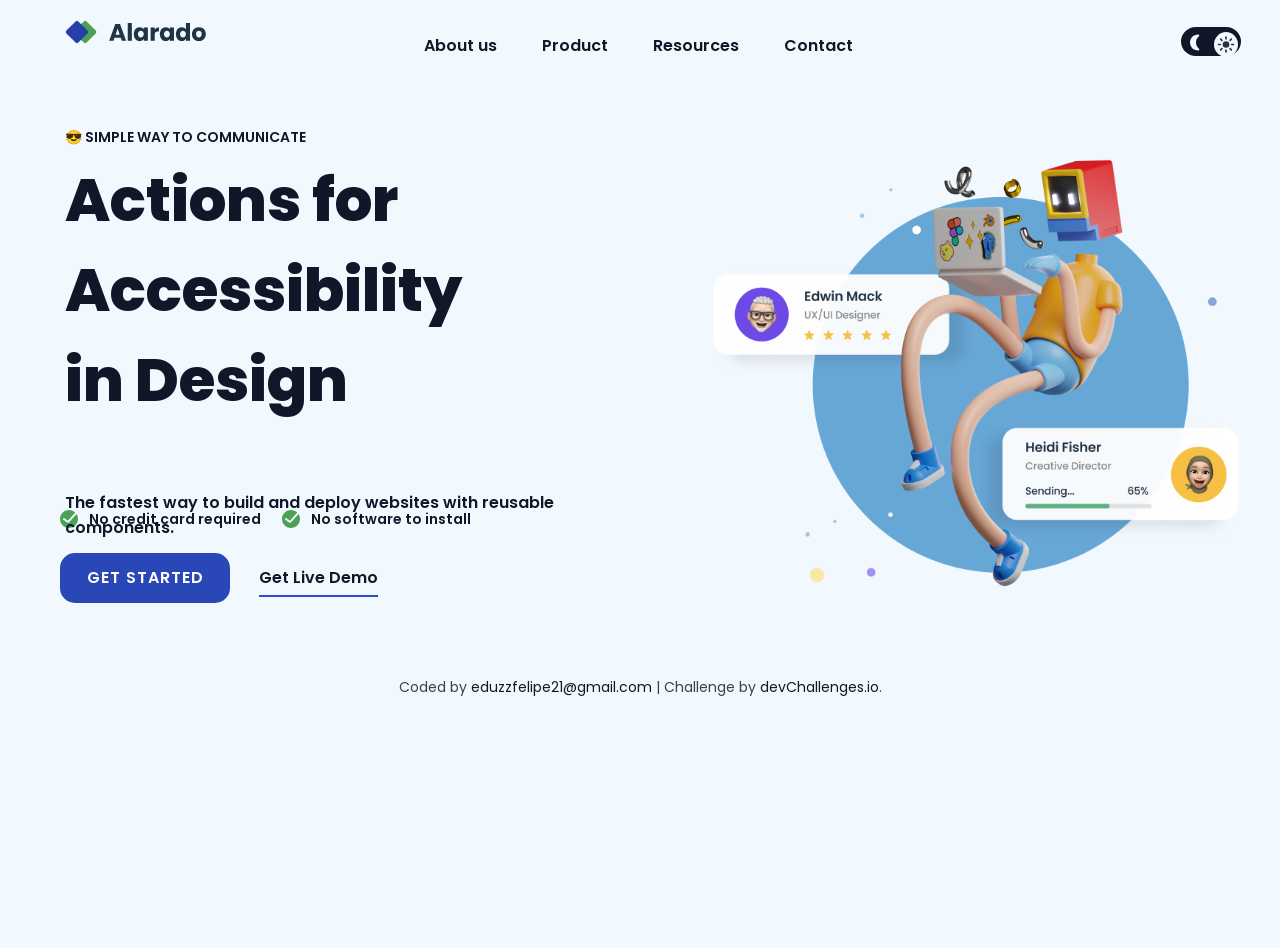
==== simple-homepage-master/index.html @ 9c5a5850 "first commit" ====
<!DOCTYPE html>
<html lang="en">
  <head>
    <meta charset="UTF-8" />
    <meta name="viewport" content="width=device-width, initial-scale=1.0" />
    <link rel="preconnect" href="https://fonts.googleapis.com" />
    <link rel="preconnect" href="https://fonts.gstatic.com" crossorigin />
    <link
      href="https://fonts.googleapis.com/css2?family=Poppins:ital,wght@0,100;0,200;0,300;0,400;0,500;0,600;
    0,700;0,800;0,900;1,100;1,200;1,300;1,400;1,500;1,600;1,700;1,800;1,900&display=swap"
      rel="stylesheet"
    />
    <link
      rel="icon"
      href="resources/favicon.ico"
      type="image/x-icon"
      sizes="96x96"
    />
    <link rel="stylesheet" href="estilos/style.css" />

    <title>Simple Homepage - Alarado | devChallenges.io</title>

    <!--You are welcome to delete these styles or modify them in your own stylesheet -->
    <style>
      body {
        height: 100vh;
      }

      .author-info {
        font-size: 14px;
        text-align: center;
        margin-top: -29%;
        color: rgb(55, 65, 81);
      }

      .author-info a {
        text-decoration: none;
      }
    </style>
  </head>
  <body>
    <header>
      <img src="resources/logo-light.svg" class="logo" alt="Logo" />
      <nav class="menu">
        <li><a href="#about-us" onclick="select(this)">About us</a></li>
        <li><a href="#Product" onclick="select(this)">Product</a></li>
        <li><a href="#Resources" onclick="select(this)">Resources</a></li>
        <li><a href="#Contact" onclick="select(this)">Contact</a></li>
        <button onclick="toggleTheme()" class="theme-button">
          <img src="resources/Moon_fill_light.svg" id="moon" alt="Moon Light" />
          <img
            src="resources/Sun_fill.svg"
            width="24px"
            id="sun"
            alt="Sun Dark"
          />
        </button>
      </nav>
      <button onclick="menu()" class="menu-button">
        <img
          src="resources/hamburger-button.svg"
          id="img-menu"
          alt="botão menu"
        />
      </button>
      <button type="button" onclick="closerMenu()" class="closer-menu">
        <img
          src="resources/close-button.svg"
          id="img-close"
          alt="botão fechar menu"
        />
      </button>
      <main>
        <span>&#128526; simple way to communicate</span>
        <h1>
          Actions for <br />
          Accessibility <br />
          in Design
        </h1>
        <img
          class="hero_img"
          src="resources/hero-image-simple-homepage.png"
          alt="hero image"
        />
        <p>
          The fastest way to build and deploy websites with reusable
          <br />components.
        </p>
        <button
          onclick="window.location.href='https://devchallenges.io/profile/e5c9ee29-2050-4c3e-bc71-981c14b0b442'"
          class="btn-start"
        >
          GET STARTED
        </button>
        <a class="demo" href="https://github.com/EduzzDev">Get Live Demo</a>
      </main>
    </header>
    <footer>
      <ul class="features">
        <li class="feature-item">
          <img
            class="done-img"
            src="resources/Done_ring_round_fill.svg"
            alt="Done ring"
          />No credit card required
        </li>
        <li class="feature-item">
          <img
            class="done-img"
            src="resources/Done_ring_round_fill.svg"
            alt="Done ring"
          />No software to install
        </li>
      </ul>
      <div class="author-info">
        Coded by <a href="#">eduzzfelipe21@gmail.com </a> | Challenge by
        <a href="https://www.devchallenges.io?ref=challenge" target="_blank"
          >devChallenges.io</a
        >.
      </div>
    </footer>
    <script>
      select = (element) => {
        const links = document.querySelectorAll(".menu li a");
        links.forEach((link) => {
          link.classList.remove("active");
        });
        element.classList.add("active");
      };
      const main = document.querySelector("main");
      const footer = document.querySelector("footer");
      const imgMenu = document.getElementById("img-menu");
      const menuButton = document.querySelector(".menu-button");
      const buttonToggle = document.querySelector(".theme-button");
      const buttonLiveDemo = document.querySelector(".demo");
      const heroImg = document.querySelector(".hero_img");
      function toggleTheme() {
        const body = document.body;
        body.classList.toggle("dark-theme");
        body.classList.toggle("light-theme");
        let theme = "light-theme";
        if (body.classList.contains("dark-theme")) {
          theme = "dark-theme";
        }
        localStorage.setItem("theme", theme);
        applyThemeStyles(theme);
      }
      function menu() {
        const menu = document.querySelector(".menu");
        const closerMenu = document.querySelector(".closer-menu");
        buttonToggle.style.display = "block";
        closerMenu.style.display = "block";
        menuButton.style.position = "fixed";
        menuButton.style.display = "block";
        menuButton.style.width = "80%";
        menuButton.style.height = "100%";
        menuButton.style.zIndex = "10";
        menuButton.style.top = "0";
        imgMenu.style.display = "none";
        menu.style.display = "flex";
        menu.style.flexDirection = "column";
        menu.style.alignItems = "center";
        menu.style.justifyContent = "center";

        if (document.body.classList.contains("dark-theme")) {
          menuButton.style.backgroundColor = "#111729";
        } else {
          menuButton.style.backgroundColor = "#f2f9fe";
        }

        main.style.bottom = "350px";
        footer.style.bottom = "340px";
        footer.style.position = "relative";
      }
      function closerMenu() {
        const imgMenu = document.getElementById("img-menu");
        const menu = document.querySelector(".menu");
        const closerMenu = document.querySelector(".closer-menu");
        imgMenu.style.display = "block";
        menuButton.style.backgroundColor = "transparent";
        menuButton.style.position = "relative";
        buttonToggle.style.display = "none";
        closerMenu.style.display = "none";
        menu.style.display = "none";
        menuButton.style.width = "0%";
        main.style.bottom = "0";
        main.style.zIndex = "1";
        footer.style.bottom = "0";
      }

      function applyThemeStyles(theme) {
        let chooseColor = document.querySelectorAll(
          "a, span, h1, p, .demo, .feature-item"
        );
        let logoDark = document.querySelector(".logo");
        let moon = document.getElementById("moon");
        let sun = document.getElementById("sun");
        let authorInfo = document.querySelector(".author-info");
        let imgCloser = document.getElementById("img-close");

        if (theme === "dark-theme") {
          chooseColor.forEach((el) => (el.style.color = "#f2f9fe"));
          moon.src = "resources/Moon_fill.svg";
          sun.src = "resources/Sun_fill_light.png";
          moon.style.backgroundColor = "#f2f9fe";
          moon.style.borderRadius = "50%";
          sun.style.backgroundColor = "transparent";
          logoDark.src = "resources/logo-dark.svg";
          authorInfo.style.color = "#f2f9fe";
          menuButton.style.backgroundColor = "#111729";
          imgCloser.src = "resources/close-button-white.svg";
          imgMenu.src = "resources/hamburger-button-white.svg";
        } else {
          chooseColor.forEach((el) => (el.style.color = "#111729"));
          moon.src = "resources/Moon_fill_light.svg";
          moon.style.backgroundColor = "transparent";
          sun.src = "resources/Sun_fill.svg";
          sun.style.backgroundColor = "#f2f9fe";
          authorInfo.style.color = "#374151";
          logoDark.src = "resources/logo-light.svg";
          menuButton.style.backgroundColor = "#f2f9fe";
          imgCloser.src = "resources/close-button.svg";
          imgMenu.src = "resources/hamburger-button.svg";
        }
      }

      function loadTheme() {
        const theme = localStorage.getItem("theme");

        if (theme === "dark-theme") {
          document.body.classList.add("dark-theme");
        } else {
          document.body.classList.add("light-theme");
        }

        applyThemeStyles(theme);
      }

      window.addEventListener("DOMContentLoaded", loadTheme);
    </script>
  </body>
</html>
---- simple-homepage-master/estilos/style.css ----
* {
  margin: 0;
  font-family: "Poppins", sans-serif;
  box-sizing: border-box;
}

.menu {
  display: flex;
  gap: 45px;
  padding: 0;
  margin-left: 8%;
  justify-content: center;
  cursor: pointer;
}

main {
  position: relative;
  z-index: 1;
}
body {
  position: relative;
  background-color: #f2f9fe;
  z-index: 1;
  overflow-x: hidden;
}
li,
a {
  text-decoration: none;
  list-style: none;
  color: #111729;
}
li {
  font-size: 16px;
  font-weight: 600;
  position: relative;
  top: 2px;
}
li:hover a:hover {
  color: #2a4dd0;
  box-shadow: inset 0 -2px 0 0 #2a4dd0;
  padding-bottom: 6px;
  font-size: 15px;
}
.active {
  color: #2a4dd0;
  box-shadow: inset 0 -2px 0 0 #2a4dd0;
  padding-bottom: 6px;
  font-size: 15px;
}

.logo {
  position: relative;
  top: 20px;
  margin-left: 65px;
}

.theme-button {
  width: 60px;
  height: 29px;
  text-decoration: none;
  background-color: #111729;
  border-radius: 50% / 100%;
  cursor: pointer;
  position: relative;
  left: 24%;
  bottom: 4px;
  border: 2px solid #111729;
}
#sun {
  background-color: #f2f9fe;
  border-radius: 50%;
  width: 24px;
  position: relative;
  left: 15px;
  height: 25px;
  padding: 2px;
  bottom: 29px;
}
#moon {
  position: relative;
  right: 16px;
  width: 24px;
  height: 25px;
}
span {
  text-transform: uppercase;
  font-size: 14px;
  font-weight: 600;
  color: #223344;
  position: relative;
  margin-left: 65px;
  top: 5dvw;
}
h1 {
  font-size: 60px;
  font-weight: 800;
  color: #111729;
  position: relative;
  left: 65px;
  top: 5.5dvw;
  line-height: 90px;
}
.hero_img {
  position: relative;
  left: 55%;
  width: 538px;
  max-width: 100%;
  bottom: 18dvw;
}
p {
  font-size: 16px;
  font-weight: 600;
  color: #223344;
  position: relative;
  left: 65px;
  bottom: 28dvw;
  width: 100%;
  line-height: 25px;
}
.btn-start {
  width: 170px;
  height: 50px;
  background-color: #2947b6;
  color: #fff;
  border: none;
  border-radius: 15px;
  font-size: 16px;
  font-weight: 600;
  cursor: pointer;
  position: relative;
  left: 60px;
  bottom: 27dvw;
  letter-spacing: 1px;
}
.demo {
  color: #2947b6;
  font-size: 16px;
  font-weight: 600;
  position: relative;
  left: 85px;
  bottom: 27dvw;
  padding-bottom: 8px;
  box-shadow: inset 0 -2px 0 0 #2a4dd0;
}
.feature-item {
  position: relative;
  font-size: 14px;
  width: 250px;
  height: 100px;
  left: 45px;
  margin-left: -28px;
  color: #494949;
}
.features {
  position: relative;
  bottom: 50vh;
  display: flex;
}
.done-img {
  position: relative;
  padding-right: 8px;
  top: 7px;
}
.menu-button {
  display: none;
}
.closer-menu {
  display: none;
  text-decoration: none;
  background-color: transparent;
  border: none;
  position: relative;
  z-index: 10;
  bottom: 87dvw;
}
#img-menu {
  position: relative;
  width: 32px;
  height: 32px;
  display: none;
}

/* Versão escura */
body.dark-theme {
  background-color: #111729;
  color: #f2f9fe;
}

/* Responsividade */
@media screen and (max-width: 430px) and (min-height: 900px) {
  .logo {
    width: 40dvw;
    position: relative;
    right: 8dvb;
    margin-left: 20dvw;
    margin-right: -10%;
    top: 18px;
  }
  .hero_img {
    position: relative;
    bottom: 52dvw;
    left: -1%;
    width: 100%;
  }
  .feature-item {
    font-size: 14px;
    margin-left: 5%;
  }
  h1 {
    font-size: 13dvw;
    line-height: 16vw;
    left: 7%;
  }
  p {
    font-size: 6dvw;
    position: relative;
    width: 90%;
    bottom: -4vw;
    margin-left: -10%;
  }
  span {
    position: relative;
    margin-left: 6%;
    top: 92dvw;
  }
  menu,
  h1 {
    position: relative;
    top: 92vw;
    margin-left: -3%;
  }
  .btn-start,
  .demo {
    position: relative;
    left: 5%;
    bottom: -8vw;
    margin-left: 4%;
  }
  .btn-start {
    position: relative;
    left: 1%;
  }
  .menu {
    display: none;
    position: relative;
    z-index: 20;
  }
  li,
  nav {
    font-size: 28px;
    position: relative;
    left: 10dvw;
    top: 17dvw;
    cursor: none;
  }
  a {
    color: rgb(17, 23, 41);
  }
  .theme-button {
    display: none;
    position: relative;
    top: 15vw;
    left: 10vw;
  }
  .feature-item {
    position: relative;
    padding: 1px;
    top: 118vw;
    margin-left: -14dvw;
    font-size: 4.2vw;
    margin-right: 20%;
  }
  .done-img {
    position: relative;
    padding-right: 1dvw;
  }
  .menu-button {
    display: flex;
    position: relative;
    left: 46dvw;
    text-decoration: none;
    border: none;
    background-color: #f2f9fe;
    bottom: 0.5dvw;
    display: flex;
    z-index: 2;
  }
  .author-info {
    font-size: 18px;
    top: 35dvw;
    position: relative;
  }
  #img-menu {
    display: flex;
    bottom: 3dvw;
    left: 40.5dvw;
    width: 10dvw;
  }
  .closer-menu {
    left: 87vw;
  }
    #img-close {
    width: 10vw;
    height: 80px;
    display: block;
  }
  br {
    display: none;
  }
}
@media screen and (min-width: 350px) and (max-width: 390px) {
  .logo {
    width: 40dvw;
    position: relative;
    right: 8dvb;
    margin-left: 20dvw;
    margin-right: -10%;
    top: 18px;
  }
  .hero_img {
    position: relative;
    bottom: 48dvw;
    left: -1%;
    width: 100%;
  }
  .feature-item {
    font-size: 14px;
    margin-left: 5%;
  }
  h1 {
    font-size: 13dvw;
    line-height: 16vw;
    left: 7%;
  }
  p {
    font-size: 120%;
    position: relative;
    width: 100%;
    bottom: -5vw;
    margin-left: -14.5dvw;
  }
  span {
    position: relative;
    margin-left: 6%;
    top: 95dvw;
  }
  menu,
  h1 {
    position: relative;
    top: 94vw;
    margin-left: -3%;
  }
  .btn-start,
  .demo {
    position: relative;
    left: 1%;
    bottom: -10vw;
    margin-left: 3%;
  }
  .btn-start {
    position: relative;
    left: -0.6%;
  }
  .menu {
    display: none;
    position: relative;
    z-index: 20;
  }
  li,
  nav {
    font-size: 24px;
    position: relative;
    left: 10dvw;
    top: 17dvw;
  }
  a {
    color: rgb(17, 23, 41);
  }
  .theme-button {
    display: none;
    position: relative;
    top: 15vw;
    left: 10vw;
  }
  .feature-item {
    position: relative;
    padding-top: 6.2dvw;
    top: 52dvb;
    margin-left: -20dvw;
    font-size: 4.5dvw;
    margin-right: 25%;
  }
  .done-img {
    position: relative;
    padding-right: 1dvw;
  }
  .menu-button {
    display: flex;
    position: relative;
    left: 49dvw;
    text-decoration: none;
    border: none;
    background-color: #f2f9fe;
    z-index: 4;
    height: 100%;
  }
  .author-info {
    font-size: 18px;
    padding-top: 16dvw;
    top: 18dvw;
    position: relative;
  }
  #img-menu {
    display: flex;
    left: 35dvw;
  }
  .closer-menu {
    left: 87vw;
    bottom: 24em;
  }
    #img-close {
    width: 10vw;
    height: 80px;
    display: block;
  }
  br {
    display: none;
  }
}

@media screen and (min-width:400px) and (max-width:427px) {
    .logo {
    width: 40dvw;
    position: relative;
    right: 8dvb;
    margin-left: 20dvw;
    margin-right: -10%;
    top: 18px;
  }
  .hero_img {
    position: relative;
    bottom: 52dvw;
    left: -1%;
    width: 100%;
  }
  .feature-item {
    font-size: 14px;
    margin-left: 5%;
  }
  h1 {
    font-size: 13dvw;
    line-height: 16vw;
    left: 7%;
  }
  p {
    font-size: 6dvw;
    position: relative;
    width: 90%;
    bottom: -4vw;
    margin-left: -10%;
  }
  span {
    position: relative;
    margin-left: 6%;
    top: 92dvw;
  }
  menu,
  h1 {
    position: relative;
    top: 92vw;
    margin-left: -3%;
  }
  .btn-start,
  .demo {
    position: relative;
    left: 5%;
    bottom: -8vw;
    margin-left: 4%;
  }
  .btn-start {
    position: relative;
    left: 1%;
  }
  .menu {
    display: none;
    position: relative;
    z-index: 20;
  }
  li,
  nav {
    font-size: 28px;
    position: relative;
    left: 10dvw;
    top: 17dvw;
    cursor: none;
  }
  a {
    color: rgb(17, 23, 41);
  }
  .theme-button {
    display: none;
    position: relative;
    top: 15vw;
    left: 10vw;
  }
  .feature-item {
    position: relative;
    padding: 1px;
    top: 110vw;
    margin-left: -14dvw;
    font-size: 4.2vw;
    margin-right: 20%;
  }
  .done-img {
    position: relative;
    padding-right: 1dvw;
  }
  .menu-button {
    display: flex;
    position: relative;
    left: 46dvw;
    text-decoration: none;
    border: none;
    background-color: #f2f9fe;
    bottom: 0.5dvw;
    display: flex;
    z-index: 2;
  }
  .author-info {
    font-size: 18px;
    top: 35dvw;
    position: relative;
  }
  #img-menu {
    display: flex;
    bottom: 3dvw;
    left: 40.5dvw;
    width: 10dvw;
  }
  .closer-menu {
    left: 87vw;
  }
    #img-close {
    width: 10vw;
    height: 80px;
    display: block;
  }
  br {
    display: none;
  }
}

@media screen and (min-width: 280px) and (max-width: 340px) {
  .logo {
    width: 45dvw;
    position: relative;
    right: 8dvb;
    margin-left: 20dvw;
    margin-right: -10%;
    top: 18px;
  }
  .hero_img {
    position: relative;
    bottom: 44dvw;
    left: -1%;
    width: 100%;
  }
  .feature-item {
    font-size: 14px;
    margin-left: 5%;
  }
  h1 {
    font-size: 13dvw;
    line-height: 16vw;
    left: 7%;
  }
  p {
    font-size: 120%;
    position: relative;
    width: 100%;
    bottom: -10vw;
    margin-left: -14.5dvw;
  }
  span {
    position: relative;
    margin-left: 6%;
    top: 100dvw;
  }
  menu,
  h1 {
    position: relative;
    top: 99vw;
    margin-left: -3%;
  }
  .btn-start,
  .demo {
    position: relative;
    left: 1%;
    bottom: -15vw;
    margin-left: 3%;
  }
  .btn-start {
    position: relative;
    left: -0.6%;
  }
  .menu {
    display: none;
    position: relative;
    z-index: 20;
  }
  li,
  nav {
    font-size: 24px;
    position: relative;
    left: 10dvw;
    top: 17dvw;
  }
  a {
    color: rgb(17, 23, 41);
  }
  .theme-button {
    display: none;
    position: relative;
    top: 15vw;
    left: 10vw;
  }
  .feature-item {
    position: relative;
    padding-top: 6.2dvw;
    top: 55dvb;
    margin-left: -20dvw;
    font-size: 4.5dvw;
    margin-right: 25%;
  }
  .done-img {
    position: relative;
    padding-right: 1dvw;
  }
  .menu-button {
    display: flex;
    position: relative;
    left: 49dvw;
    top: 0.1dvb;
    text-decoration: none;
    border: none;
    background-color: #f2f9fe;
    z-index: 4;
  }
  .author-info {
    font-size: 18px;
    padding-top: 16dvw;
    top: 20dvw;
    position: relative;
  }
  #img-menu {
    display: block;
    left: 35dvw;
    bottom: 3.2dvb;
  }
  .closer-menu {
    left: 87vw;
    bottom: 25em;
  }
    #img-close {
    width: 10vw;
    height: 80px;
    display: block;
  }
  br {
    display: none;
  }

}

@media screen and (min-width: 680px) and (max-width: 800px) {
  .logo {
    width: 35dvw;
    position: relative;
    right: 8dvb;
    margin-left: 20dvw;
    margin-right: -10%;
    top: 18px;
  }
  .hero_img {
    position: relative;
    bottom: 44dvw;
    left: 8%;
    width: 80%;
  }
  .feature-item {
    font-size: 14px;
    margin-left: 5%;
  }
  h1 {
    font-size: 13dvw;
    line-height: 16vw;
    left: 7%;
  }
  p {
    font-size: 4.2dvw;
    position: relative;
    width: 95%;
    bottom: -9vw;
    margin-left: -3%;
    line-height: 5dvw;
  }
  span {
    position: relative;
    margin-left: 6%;
    top: 80dvw;
    font-size: 16px;
  }
  menu,
  h1 {
    position: relative;
    top: 79vw;
    margin-left: -3%;
  }
  .btn-start,
  .demo {
    position: relative;
    left: 5%;
    bottom: -12vw;
    margin-left: 4%;
    height: 8dvw;
    width: 30dvw;
    font-size: 18px;
  }
  .btn-start {
    position: relative;
    left: 1%;
  }
  .menu {
    display: none;
    position: relative;
    z-index: 20;
  }
  li,
  nav {
    font-size: 48px;
    position: relative;
    left: 10dvw;
    top: 16dvw;
    cursor: pointer;
    line-height: 76px;
  }
  .active {
    color: #2a4dd0;
    box-shadow: inset 0 -4px 0 0 #2a4dd0;
    padding-bottom: 6px;
    font-size: 5dvw;
  }
  li:hover a:hover {
    color: #2a4dd0;
    box-shadow: inset 0 -4px 0 0 #2a4dd0;
    padding-bottom: 6px;
    font-size: 5vw;
  }
  a {
    color: rgb(17, 23, 41);
  }
  .theme-button {
    display: none;
    position: relative;
    top: 15vw;
    left: 10vw;
    width: 124px;
    height: 51px;
  }
  #moon {
    position: relative;
    right: 4px;
    width: 44px !important;
    height: 56px;
    bottom: 4px;
  }
  #sun {
    width: 44px;
    height: 44px;
    position: relative;
    bottom: 10px;
    left: 8px;
  }
  .feature-item {
    position: relative;
    padding: 1px;
    top: 59dvb;
    margin-left: -6dvw;
    font-size: 3vw;
    margin-right: 10%;
    line-height: 1;
  }
  .done-img {
    position: relative;
    padding-right: 1dvw;
  }
  .menu-button {
    display: flex;
    position: relative;
    left: 46dvw;
    text-decoration: none;
    border: none;
    background-color: #f2f9fe;
    bottom: 4dvw;
    display: flex;
    z-index: 2;
    height: 100%;
  }
  .author-info {
    font-size: 20px;
    top: 42dvw;
    position: relative;
  }
  #img-menu {
    display: flex;
    bottom: 45%;
    left: 40.5dvw;
    width: 58px;
    height: 48px;
  }
  .closer-menu {
    left: 85dvw;
    bottom: 65dvw;
  }
  #img-close {
    width: 80px;
    height: 80px;
  }
  br {
    display: none;
  }
}
@media screen and (min-width: 600px) and (max-width:650px) and (max-height: 1024px) {
    .logo {
    width: 35dvw;
    position: relative;
    right: 8dvb;
    margin-left: 20dvw;
    margin-right: -10%;
    top: 18px;
  }
  .hero_img {
    position: relative;
    bottom: 44dvw;
    left: 8%;
    width: 80%;
  }
  .feature-item {
    font-size: 14px;
    margin-left: 5%;
  }
  h1 {
    font-size: 13dvw;
    line-height: 16vw;
    left: 7%;
  }
  p {
    font-size: 4.5dvw;
    position: relative;
    width: 95%;
    bottom: -9vw;
    margin-left: -5.5%;
    line-height: 5dvw;
  }
  span {
    position: relative;
    margin-left: 6%;
    top: 80dvw;
    font-size: 18px;
  }
  menu,
  h1 {
    position: relative;
    top: 79vw;
    margin-left: -3%;
  }
  .btn-start,
  .demo {
    position: relative;
    left: 5%;
    bottom: -12vw;
    margin-left: 4%;
    height: 10dvw;
    width: 30dvw;
    font-size: 20px;
  }
  .btn-start {
    position: relative;
    left: 1%;
  }
  .menu {
    display: none;
    position: relative;
    z-index: 20;
  }
  li,
  nav {
    font-size: 48px;
    position: relative;
    left: 10dvw;
    top: 16dvw;
    cursor: pointer;
    line-height: 76px;
  }
  .active {
    color: #2a4dd0;
    box-shadow: inset 0 -4px 0 0 #2a4dd0;
    padding-bottom: 6px;
    font-size: 5dvw;
  }
  li:hover a:hover {
    color: #2a4dd0;
    box-shadow: inset 0 -4px 0 0 #2a4dd0;
    padding-bottom: 6px;
    font-size: 5vw;
  }
  a {
    color: rgb(17, 23, 41);
  }
  .theme-button {
    display: none;
    position: relative;
    top: 15vw;
    left: 10vw;
    width: 124px;
    height: 51px;
  }
  #moon {
    position: relative;
    right: 4px;
    width: 44px !important;
    height: 56px;
    bottom: 4px;
  }
  #sun {
    width: 44px;
    height: 44px;
    position: relative;
    bottom: 10px;
    left: 8px;
  }
  .feature-item {
    position: relative;
    padding: 1px;
    top: 59dvb;
    margin-left: -8dvw;
    font-size: 3.5vw;
    margin-right: 10%;
    line-height: 1;
    width: 40%;
  }
  .done-img {
    position: relative;
    padding-right: 1dvw;
  }
  .menu-button {
    display: flex;
    position: relative;
    left: 46dvw;
    text-decoration: none;
    border: none;
    background-color: #f2f9fe;
    bottom: 0.5dvw;
    display: flex;
    z-index: 2;
    height: 100%;
  }
  .author-info {
    font-size: 24px;
    top: 42dvw;
    position: relative;
  }
  #img-menu {
    display: flex;
    bottom: 4.5dvw;
    left: 40.5dvw;
    width: 58px;
    height: 48px;
  }
  .closer-menu {
    left: 85dvw;
    bottom: 85dvw;
  }
  #img-close {
    width: 80px;
    height: 80px;
  }
  br {
    display: none;
  }
}

@media screen and (max-width: 800px) and (min-width: 720px) {
  .logo {
    width: 35dvw;
    position: relative;
    right: 8dvb;
    margin-left: 20dvw;
    margin-right: -10%;
    top: 18px;
  }
  .hero_img {
    position: relative;
    bottom: 44dvw;
    left: 8%;
    width: 80%;
  }
  .feature-item {
    font-size: 14px;
    margin-left: 5%;
  }
  h1 {
    font-size: 13dvw;
    line-height: 16vw;
    left: 7%;
  }
  p {
    font-size: 4.2dvw;
    position: relative;
    width: 95%;
    bottom: -9vw;
    margin-left: -3.5%;
    line-height: 5dvw;
  }
  span {
    position: relative;
    margin-left: 6.8%;
    top: 80dvw;
    font-size: 22px;
  }
  menu,
  h1 {
    position: relative;
    top: 79vw;
    margin-left: -3%;
  }
  .btn-start,
  .demo {
    position: relative;
    left: 5%;
    bottom: -12vw;
    margin-left: 4%;
    height: 10dvw;
    width: 32dvw;
    font-size: 3.2dvw;
  }
  .btn-start {
    position: relative;
    left: 1%;
  }
  .menu {
    display: none;
    position: relative;
    z-index: 20;
  }
  li,
  nav {
    font-size: 48px;
    position: relative;
    left: 10dvw;
    top: 16dvw;
    cursor: pointer;
    line-height: 76px;
  }
  .active {
    color: #2a4dd0;
    box-shadow: inset 0 -4px 0 0 #2a4dd0;
    padding-bottom: 6px;
    font-size: 5dvw;
  }
  li:hover a:hover {
    color: #2a4dd0;
    box-shadow: inset 0 -4px 0 0 #2a4dd0;
    padding-bottom: 6px;
    font-size: 5vw;
  }
  a {
    color: rgb(17, 23, 41);
  }
  .theme-button {
    display: none;
    position: relative;
    top: 15vw;
    left: 10vw;
    width: 124px;
    height: 51px;
  }
  #moon {
    position: relative;
    right: 4px;
    width: 44px !important;
    height: 56px;
    bottom: 4px;
  }
  #sun {
    width: 44px;
    height: 44px;
    position: relative;
    bottom: 10px;
    left: 8px;
  }
  .feature-item {
    position: relative;
    padding: 1px;
    top: 58.6dvb;
    margin-left: -5.2dvw;
    font-size: 3.3dvw;
    margin-right: 8%;
    line-height: 26px;
    width: 40%;
  }
  .done-img {
    position: relative;
    padding-right: 1dvw;
    width: 4dvb;
  }
  .menu-button {
    display: flex;
    left: 46dvw;
    text-decoration: none;
    border: none;
    background-color: #f2f9fe;
    bottom: 0.5dvw;
    display: flex;
    z-index: 2;
    height: 100%;
  }
  .author-info  {
    font-size: 28px ;
    top: 42dvw;
    position: relative;
  }
  #img-menu {
    display: flex;
    bottom: 4dvw;
    left: 41.5dvw;
    width: 58px;
    height: 48px;
  }
  .closer-menu {
    left: 85dvw;
    bottom: 65dvw;
  }
  #img-close {
    width: 10vw;
    height: 80px;
    display: block;
  }
  br {
    display: none;
  }
}
@media screen and (min-width:900px) and (min-height:1400px) {
    .logo {
    width: 35dvw;
    position: relative;
    right: 8dvb;
    margin-left: 20dvw;
    margin-right: -10%;
    top: 18px;
  }
  .hero_img {
    position: relative;
    bottom: 44dvw;
    left: 8%;
    width: 80%;
  }
  .feature-item {
    font-size: 14px;
    margin-left: 5%;
  }
  h1 {
    font-size: 13dvw;
    line-height: 16vw;
    left: 7%;
  }
  p {
    font-size: 4.2dvw;
    position: relative;
    width: 95%;
    bottom: -9vw;
    margin-left: -3%;
    line-height: 5dvw;
  }
  span {
    position: relative;
    margin-left: 6%;
    top: 80dvw;
    font-size:18px;
  }
  menu,
  h1 {
    position: relative;
    top: 79vw;
    margin-left: -3%;
  }
  .btn-start,
  .demo {
    position: relative;
    left: 5%;
    bottom: -12vw;
    margin-left: 4%;
    height: 9dvw;
    width: 35dvw;
    font-size: 26px;
  }
  .btn-start {
    position: relative;
    left: 1%;
  }
  .menu {
    display: none;
    position: relative;
    z-index: 20;
  }
  li,
  nav {
    font-size: 48px;
    position: relative;
    left: 10dvw;
    top: 16dvw;
    cursor: pointer;
    line-height: 76px;
  }
  .active {
    color: #2a4dd0;
    box-shadow: inset 0 -4px 0 0 #2a4dd0;
    padding-bottom: 6px;
    font-size: 5dvw;
  }
  li:hover a:hover {
    color: #2a4dd0;
    box-shadow: inset 0 -4px 0 0 #2a4dd0;
    padding-bottom: 6px;
    font-size: 5vw;
  }
  a {
    color: rgb(17, 23, 41);
  }
  .theme-button {
    display: none;
    position: relative;
    top: 15vw;
    left: 10vw;
    width: 124px;
    height: 51px;
  }
  #moon {
    position: relative;
    right: 4px;
    width: 44px !important;
    height: 56px;
    bottom: 4px;
  }
  #sun {
    width: 44px;
    height: 44px;
    position: relative;
    bottom: 10px;
    left: 8px;
  }
  .feature-item {
    position: relative;
    padding: 1px;
    top: 59dvb;
    margin-left: -4dvw;
    font-size: 3vw;
    margin-right: 10%;
    line-height: 1;
  }
  .done-img {
    position: relative;
    padding-right: 1dvw;
    width: 20%;
  }
  .menu-button {
    display: flex;
    position: relative;
    left: 46dvw;
    text-decoration: none;
    border: none;
    background-color: #f2f9fe;
    bottom: 0.2dvw;
    display: flex;
    z-index: 2;
    height: 100%;
  }
  .author-info {
    font-size: 26px;
    top: 42dvw;
    position: relative;
  }
  #img-menu {
    display: flex;
    bottom: 3.5dvw;
    left: 40.5dvw;
    width: 58px;
    height: 48px;
  }
  .closer-menu {
    left: 85dvw;
    bottom: 65dvw;
  }
  #img-close {
    width: 80px;
    height: 80px;
  }
  br {
    display: none;
  }
}
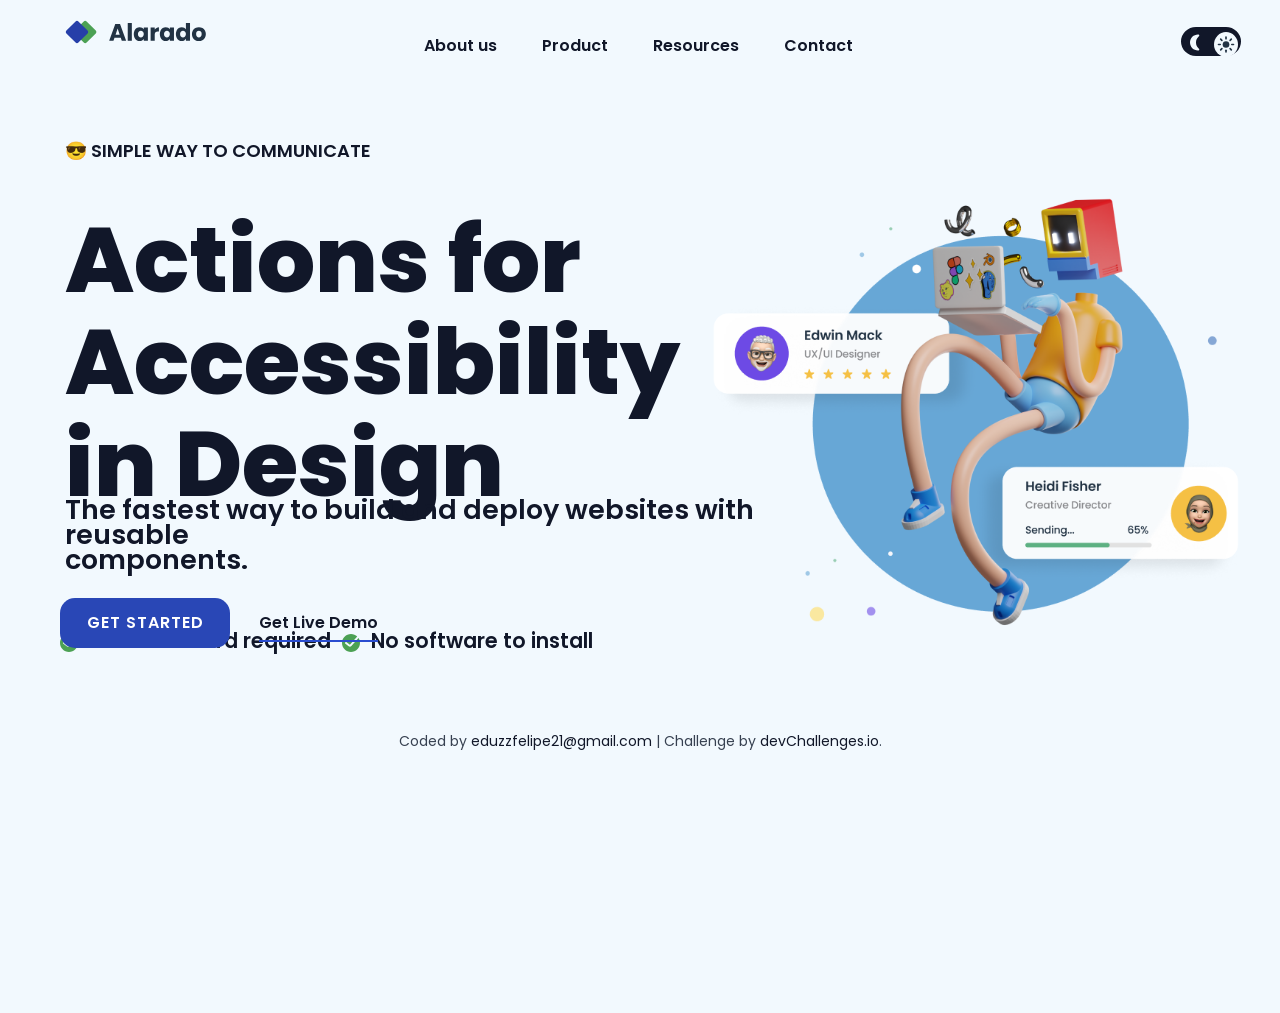
==== commit c7f1124e: "atualizações nas medias queries" ====
--- a/simple-homepage-master/index.html
+++ b/simple-homepage-master/index.html
@@ -142,6 +142,12 @@
         if (body.classList.contains("dark-theme")) {
           theme = "dark-theme";
         }
+        if (document.body.classList.contains("dark-theme")) {
+          menuButton.style.backgroundColor = "#111729";
+        }else {
+          menuButton.style.backgroundColor = "#f2f9fe";
+}
+
         localStorage.setItem("theme", theme);
         applyThemeStyles(theme);
       }
@@ -207,7 +213,6 @@
           sun.style.backgroundColor = "transparent";
           logoDark.src = "resources/logo-dark.svg";
           authorInfo.style.color = "#f2f9fe";
-          menuButton.style.backgroundColor = "#111729";
           imgCloser.src = "resources/close-button-white.svg";
           imgMenu.src = "resources/hamburger-button-white.svg";
         } else {
@@ -218,7 +223,7 @@
           sun.style.backgroundColor = "#f2f9fe";
           authorInfo.style.color = "#374151";
           logoDark.src = "resources/logo-light.svg";
-          menuButton.style.backgroundColor = "#f2f9fe";
+         
           imgCloser.src = "resources/close-button.svg";
           imgMenu.src = "resources/hamburger-button.svg";
         }
--- a/simple-homepage-master/estilos/style.css
+++ b/simple-homepage-master/estilos/style.css
@@ -92,7 +92,7 @@
   top: 5dvw;
 }
 h1 {
-  font-size: 60px;
+  font-size: 5dvw;
   font-weight: 800;
   color: #111729;
   position: relative;
@@ -108,7 +108,7 @@
   bottom: 18dvw;
 }
 p {
-  font-size: 16px;
+  font-size: 17px;
   font-weight: 600;
   color: #223344;
   position: relative;
@@ -186,7 +186,7 @@
   color: #f2f9fe;
 }
 
-/* Responsividade */
+/* Responsividade mobile*/
 @media screen and (max-width: 430px) and (min-height: 900px) {
   .logo {
     width: 40dvw;
@@ -299,7 +299,7 @@
   .closer-menu {
     left: 87vw;
   }
-    #img-close {
+  #img-close {
     width: 10vw;
     height: 80px;
     display: block;
@@ -418,7 +418,7 @@
     left: 87vw;
     bottom: 24em;
   }
-    #img-close {
+  #img-close {
     width: 10vw;
     height: 80px;
     display: block;
@@ -428,8 +428,8 @@
   }
 }
 
-@media screen and (min-width:400px) and (max-width:427px) {
-    .logo {
+@media screen and (min-width: 400px) and (max-width: 427px) {
+  .logo {
     width: 40dvw;
     position: relative;
     right: 8dvb;
@@ -540,7 +540,7 @@
   .closer-menu {
     left: 87vw;
   }
-    #img-close {
+  #img-close {
     width: 10vw;
     height: 80px;
     display: block;
@@ -661,7 +661,7 @@
     left: 87vw;
     bottom: 25em;
   }
-    #img-close {
+  #img-close {
     width: 10vw;
     height: 80px;
     display: block;
@@ -669,8 +669,9 @@
   br {
     display: none;
   }
-
-}
+}
+
+/* Responsividade para tablets  */
 
 @media screen and (min-width: 680px) and (max-width: 800px) {
   .logo {
@@ -830,8 +831,8 @@
     display: none;
   }
 }
-@media screen and (min-width: 600px) and (max-width:650px) and (max-height: 1024px) {
-    .logo {
+@media screen and (min-width: 600px) and (max-width: 650px) and (max-height: 1024px) {
+  .logo {
     width: 35dvw;
     position: relative;
     right: 8dvb;
@@ -1125,8 +1126,8 @@
     z-index: 2;
     height: 100%;
   }
-  .author-info  {
-    font-size: 28px ;
+  .author-info {
+    font-size: 28px;
     top: 42dvw;
     position: relative;
   }
@@ -1150,8 +1151,8 @@
     display: none;
   }
 }
-@media screen and (min-width:900px) and (min-height:1400px) {
-    .logo {
+@media screen and (min-width: 900px) and (min-height: 1400px) {
+  .logo {
     width: 35dvw;
     position: relative;
     right: 8dvb;
@@ -1186,7 +1187,7 @@
     position: relative;
     margin-left: 6%;
     top: 80dvw;
-    font-size:18px;
+    font-size: 18px;
   }
   menu,
   h1 {
@@ -1309,3 +1310,167 @@
     display: none;
   }
 }
+@media screen and (min-width:1440px) and (min-height:900px) and (max-width:1440px){
+  
+  h1,p,.btn-start,.demo,.feature-item,.author-info {
+   left: 3%;
+  }
+  .logo {
+    left: -2dvw;
+    top: 2.4dvw;
+  }
+  h1 {
+    font-size: 6.5dvw;
+    top: 7.5dvb;
+  }
+  p {
+    font-size: 2.3dvb;
+    width: 70%;
+    bottom: 33.6dvw;
+    left: 3.4%;
+  }
+  span{
+    left: -2.2%;
+    top: 5dvw;
+  }
+  li {
+    position: relative;
+    left: 6.5%;
+  }
+  .hero_img {
+    width: 45%;
+    left: 53%;
+  }
+  .btn-start,
+  .demo {
+    bottom: 31.5dvw;
+    margin-right: 4dvw;
+  }
+  .theme-button{
+    left: 18.5%;
+  }
+  .feature-item {
+    top: 7.5dvw;
+    font-size: 1.5dvw;
+    margin-right: 1dvw;
+    left: 2%;
+  }
+  .author-info {
+    position: relative;
+    top: -6.5vw;
+    font-size: 1.8dvw;
+  }
+  
+}
+
+@media screen and (min-width: 1280px) and (min-height: 800px) and (max-width: 1340px) {
+  
+  span{
+    top: 6dvw;
+    font-size: 1.4vw;
+  }
+
+  h1 {
+    font-size: 10.2dvh;
+    top: 13.5dvb;
+    line-height: 8dvw;
+  }
+  p {
+    font-size: 3dvb;
+    width: 60%;
+    bottom: 30.5dvw;
+  }
+  .btn-start,
+  .demo {
+    bottom: 28.5dvw;
+  }
+  
+  .feature-item {
+    width: 25%;
+    top: 4.8dvw;
+    font-size: 1.6dvw;
+    
+  }
+  .author-info {
+    position: relative;
+    top: -0.8vw;
+    font-size: 1.6dvw;
+  }
+}
+
+@media screen and (min-width: 1200px) and (max-width: 1299px) and (min-height: 700px) and (max-height: 799px) {
+  p {
+    bottom: 31.5dvw;
+    font-size: 1.5dvw;
+  }
+  .btn-start,
+  .demo {
+    bottom: 30.2dvw;
+  }
+  .feature-item {
+    font-size: 1.4dvw;
+    margin-right: 5dvb;
+  }
+  .author-info {
+    font-size: 2dvw;
+    position: relative;
+    bottom: 3dvw;
+  }
+}
+
+@media screen and (min-width:1366px) and (max-height: 768px) {
+  h1{
+    top: 7dvw;
+  }
+  p {
+    bottom: 27.5dvw;
+    font-size: 1.6dvw;
+  }
+  .btn-start,
+  .demo {
+    bottom: 25.2dvw;
+  }
+  .features{
+    bottom: 23.5dvw;
+  }
+  .feature-item {
+    font-size: 1.4dvw;
+    margin-right: 9dvb;
+  }
+  .author-info {
+    font-size: 1.8dvw;
+    position: relative;
+    top: 3dvw;
+  }
+}
+
+@media screen and (min-width: 1440px) and (min-height: 900px) and (max-width: 1440px) {
+  span {
+    font-size: 1.2vw;
+  }
+
+  h1 {
+    font-size: 10dvh;
+    top: 10.5dvb;
+    line-height: 8dvw;
+  }
+  p {
+    font-size: 2.8dvb;
+    width: 60%;
+    bottom: 25.5dvw;
+  }
+  .btn-start,
+  .demo {
+    bottom: 24dvw;
+  }
+  .feature-item {
+    top: 9dvw;
+    font-size: 1.3dvw;
+    margin-right: 4dvw;
+  }
+  .author-info {
+    position: relative;
+    top: 5vw;
+    font-size: 1.5dvw;
+  }
+}
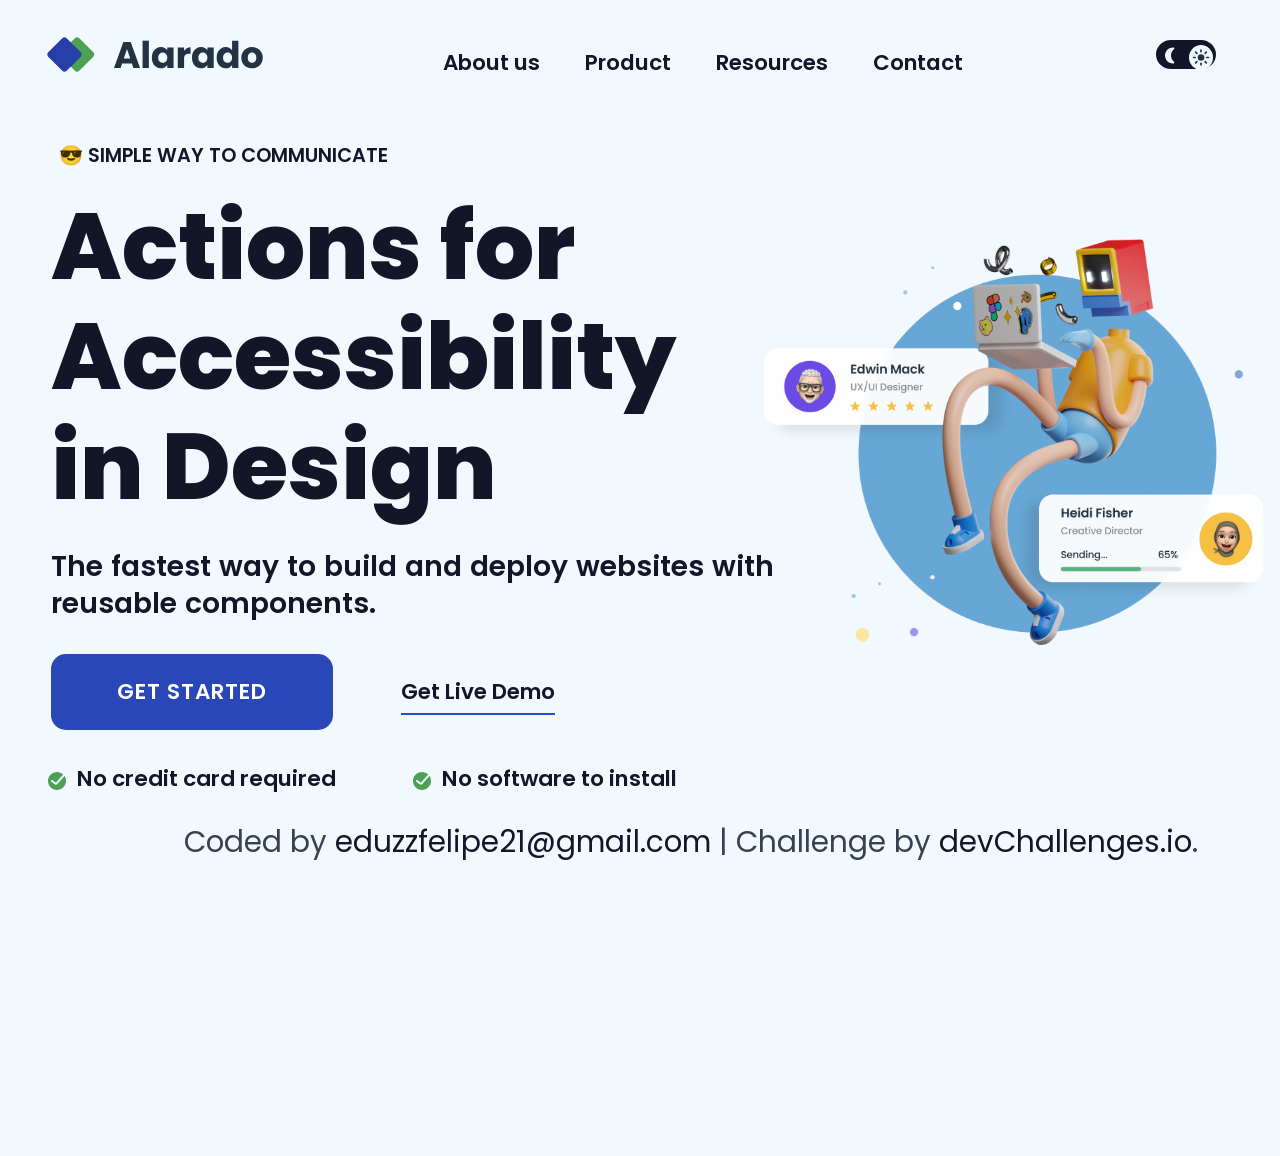
==== commit f2c03f34: "mudanças em responsividade e corrigindo um erro" ====
--- a/simple-homepage-master/index.html
+++ b/simple-homepage-master/index.html
@@ -27,7 +27,7 @@
       }
 
       .author-info {
-        font-size: 14px;
+        font-size:  calc(1dvw + 1.3dvw);
         text-align: center;
         margin-top: -29%;
         color: rgb(55, 65, 81);
@@ -40,7 +40,9 @@
   </head>
   <body>
     <header>
+      <!-- Menu da página(PC), menu da página(Mobile), sua logo e botão de fechamento do menu(mobile)  -->
       <img src="resources/logo-light.svg" class="logo" alt="Logo" />
+
       <nav class="menu">
         <li><a href="#about-us" onclick="select(this)">About us</a></li>
         <li><a href="#Product" onclick="select(this)">Product</a></li>
@@ -71,7 +73,10 @@
         />
       </button>
       <main>
+
         <span>&#128526; simple way to communicate</span>
+
+        <!-- Texto Principal da página -->
         <h1>
           Actions for <br />
           Accessibility <br />
--- a/simple-homepage-master/estilos/style.css
+++ b/simple-homepage-master/estilos/style.css
@@ -164,6 +164,12 @@
 .menu-button {
   display: none;
 }
+.menu-button .light-theme {
+  background-color: #f2f9fe;
+}
+.menu-button .dark-theme {
+  background-color: #111729;
+}
 .closer-menu {
   display: none;
   text-decoration: none;
@@ -400,7 +406,7 @@
     left: 49dvw;
     text-decoration: none;
     border: none;
-    background-color: #f2f9fe;
+    background-color: transparent;
     z-index: 4;
     height: 100%;
   }
@@ -428,7 +434,7 @@
   }
 }
 
-@media screen and (min-width: 400px) and (max-width: 427px) {
+@media screen and (min-width: 420px) and (max-width: 679px) and (max-height: 899px) {
   .logo {
     width: 40dvw;
     position: relative;
@@ -440,8 +446,8 @@
   .hero_img {
     position: relative;
     bottom: 52dvw;
-    left: -1%;
-    width: 100%;
+    left: 1%;
+    width: 98%;
   }
   .feature-item {
     font-size: 14px;
@@ -453,11 +459,11 @@
     left: 7%;
   }
   p {
-    font-size: 6dvw;
+    font-size: 4dvb;
     position: relative;
     width: 90%;
     bottom: -4vw;
-    margin-left: -10%;
+    margin-left: -6dvw;
   }
   span {
     position: relative;
@@ -474,7 +480,7 @@
   .demo {
     position: relative;
     left: 5%;
-    bottom: -8vw;
+    bottom: -7dvb;
     margin-left: 4%;
   }
   .btn-start {
@@ -506,9 +512,9 @@
   .feature-item {
     position: relative;
     padding: 1px;
-    top: 110vw;
-    margin-left: -14dvw;
-    font-size: 4.2vw;
+    top: 58dvb;
+    margin-left: -7dvb;
+    font-size: 3.2dvb;
     margin-right: 20%;
   }
   .done-img {
@@ -521,14 +527,14 @@
     left: 46dvw;
     text-decoration: none;
     border: none;
-    background-color: #f2f9fe;
+    background-color: transparent;
     bottom: 0.5dvw;
     display: flex;
     z-index: 2;
   }
   .author-info {
-    font-size: 18px;
-    top: 35dvw;
+    font-size: 3dvb;
+    top: 32dvb;
     position: relative;
   }
   #img-menu {
@@ -550,7 +556,7 @@
   }
 }
 
-@media screen and (min-width: 280px) and (max-width: 340px) {
+@media screen and (min-width: 280px) and (max-width: 427px) {
   .logo {
     width: 45dvw;
     position: relative;
@@ -591,6 +597,7 @@
     position: relative;
     top: 99vw;
     margin-left: -3%;
+    position: relative;
   }
   .btn-start,
   .demo {
@@ -643,7 +650,7 @@
     top: 0.1dvb;
     text-decoration: none;
     border: none;
-    background-color: #f2f9fe;
+    background-color: transparent;
     z-index: 4;
   }
   .author-info {
@@ -673,7 +680,7 @@
 
 /* Responsividade para tablets  */
 
-@media screen and (min-width: 680px) and (max-width: 800px) {
+@media screen and (min-width: 600px) and (max-width: 999px) {
   .logo {
     width: 35dvw;
     position: relative;
@@ -688,21 +695,17 @@
     left: 8%;
     width: 80%;
   }
-  .feature-item {
-    font-size: 14px;
-    margin-left: 5%;
-  }
   h1 {
     font-size: 13dvw;
     line-height: 16vw;
     left: 7%;
   }
   p {
-    font-size: 4.2dvw;
+    font-size: 4.5dvw;
     position: relative;
     width: 95%;
-    bottom: -9vw;
-    margin-left: -3%;
+    bottom: -8dvw;
+    margin-left: -6dvw;
     line-height: 5dvw;
   }
   span {
@@ -723,9 +726,9 @@
     left: 5%;
     bottom: -12vw;
     margin-left: 4%;
-    height: 8dvw;
-    width: 30dvw;
-    font-size: 18px;
+    height: 12dvw;
+    width: 38dvw;
+    font-size: calc(2px + 3dvw);
   }
   .btn-start {
     position: relative;
@@ -783,12 +786,13 @@
     left: 8px;
   }
   .feature-item {
+    width: 50%;
     position: relative;
     padding: 1px;
-    top: 59dvb;
-    margin-left: -6dvw;
-    font-size: 3vw;
-    margin-right: 10%;
+    top: 60dvb;
+    margin-left: -8.2dvw;
+    font-size: calc(12px + 1.5dvw);
+    margin-right: 10dvw;
     line-height: 1;
   }
   .done-img {
@@ -801,15 +805,16 @@
     left: 46dvw;
     text-decoration: none;
     border: none;
-    background-color: #f2f9fe;
+    background-color: transparent;
     bottom: 4dvw;
     display: flex;
     z-index: 2;
     height: 100%;
   }
   .author-info {
-    font-size: 20px;
-    top: 42dvw;
+    font-size: calc(12px + 1.5dvw);
+    top: 38dvw;
+    width: 90%;
     position: relative;
   }
   #img-menu {
@@ -821,7 +826,7 @@
   }
   .closer-menu {
     left: 85dvw;
-    bottom: 65dvw;
+    bottom: 85dvw;
   }
   #img-close {
     width: 80px;
@@ -831,326 +836,7 @@
     display: none;
   }
 }
-@media screen and (min-width: 600px) and (max-width: 650px) and (max-height: 1024px) {
-  .logo {
-    width: 35dvw;
-    position: relative;
-    right: 8dvb;
-    margin-left: 20dvw;
-    margin-right: -10%;
-    top: 18px;
-  }
-  .hero_img {
-    position: relative;
-    bottom: 44dvw;
-    left: 8%;
-    width: 80%;
-  }
-  .feature-item {
-    font-size: 14px;
-    margin-left: 5%;
-  }
-  h1 {
-    font-size: 13dvw;
-    line-height: 16vw;
-    left: 7%;
-  }
-  p {
-    font-size: 4.5dvw;
-    position: relative;
-    width: 95%;
-    bottom: -9vw;
-    margin-left: -5.5%;
-    line-height: 5dvw;
-  }
-  span {
-    position: relative;
-    margin-left: 6%;
-    top: 80dvw;
-    font-size: 18px;
-  }
-  menu,
-  h1 {
-    position: relative;
-    top: 79vw;
-    margin-left: -3%;
-  }
-  .btn-start,
-  .demo {
-    position: relative;
-    left: 5%;
-    bottom: -12vw;
-    margin-left: 4%;
-    height: 10dvw;
-    width: 30dvw;
-    font-size: 20px;
-  }
-  .btn-start {
-    position: relative;
-    left: 1%;
-  }
-  .menu {
-    display: none;
-    position: relative;
-    z-index: 20;
-  }
-  li,
-  nav {
-    font-size: 48px;
-    position: relative;
-    left: 10dvw;
-    top: 16dvw;
-    cursor: pointer;
-    line-height: 76px;
-  }
-  .active {
-    color: #2a4dd0;
-    box-shadow: inset 0 -4px 0 0 #2a4dd0;
-    padding-bottom: 6px;
-    font-size: 5dvw;
-  }
-  li:hover a:hover {
-    color: #2a4dd0;
-    box-shadow: inset 0 -4px 0 0 #2a4dd0;
-    padding-bottom: 6px;
-    font-size: 5vw;
-  }
-  a {
-    color: rgb(17, 23, 41);
-  }
-  .theme-button {
-    display: none;
-    position: relative;
-    top: 15vw;
-    left: 10vw;
-    width: 124px;
-    height: 51px;
-  }
-  #moon {
-    position: relative;
-    right: 4px;
-    width: 44px !important;
-    height: 56px;
-    bottom: 4px;
-  }
-  #sun {
-    width: 44px;
-    height: 44px;
-    position: relative;
-    bottom: 10px;
-    left: 8px;
-  }
-  .feature-item {
-    position: relative;
-    padding: 1px;
-    top: 59dvb;
-    margin-left: -8dvw;
-    font-size: 3.5vw;
-    margin-right: 10%;
-    line-height: 1;
-    width: 40%;
-  }
-  .done-img {
-    position: relative;
-    padding-right: 1dvw;
-  }
-  .menu-button {
-    display: flex;
-    position: relative;
-    left: 46dvw;
-    text-decoration: none;
-    border: none;
-    background-color: #f2f9fe;
-    bottom: 0.5dvw;
-    display: flex;
-    z-index: 2;
-    height: 100%;
-  }
-  .author-info {
-    font-size: 24px;
-    top: 42dvw;
-    position: relative;
-  }
-  #img-menu {
-    display: flex;
-    bottom: 4.5dvw;
-    left: 40.5dvw;
-    width: 58px;
-    height: 48px;
-  }
-  .closer-menu {
-    left: 85dvw;
-    bottom: 85dvw;
-  }
-  #img-close {
-    width: 80px;
-    height: 80px;
-  }
-  br {
-    display: none;
-  }
-}
 
-@media screen and (max-width: 800px) and (min-width: 720px) {
-  .logo {
-    width: 35dvw;
-    position: relative;
-    right: 8dvb;
-    margin-left: 20dvw;
-    margin-right: -10%;
-    top: 18px;
-  }
-  .hero_img {
-    position: relative;
-    bottom: 44dvw;
-    left: 8%;
-    width: 80%;
-  }
-  .feature-item {
-    font-size: 14px;
-    margin-left: 5%;
-  }
-  h1 {
-    font-size: 13dvw;
-    line-height: 16vw;
-    left: 7%;
-  }
-  p {
-    font-size: 4.2dvw;
-    position: relative;
-    width: 95%;
-    bottom: -9vw;
-    margin-left: -3.5%;
-    line-height: 5dvw;
-  }
-  span {
-    position: relative;
-    margin-left: 6.8%;
-    top: 80dvw;
-    font-size: 22px;
-  }
-  menu,
-  h1 {
-    position: relative;
-    top: 79vw;
-    margin-left: -3%;
-  }
-  .btn-start,
-  .demo {
-    position: relative;
-    left: 5%;
-    bottom: -12vw;
-    margin-left: 4%;
-    height: 10dvw;
-    width: 32dvw;
-    font-size: 3.2dvw;
-  }
-  .btn-start {
-    position: relative;
-    left: 1%;
-  }
-  .menu {
-    display: none;
-    position: relative;
-    z-index: 20;
-  }
-  li,
-  nav {
-    font-size: 48px;
-    position: relative;
-    left: 10dvw;
-    top: 16dvw;
-    cursor: pointer;
-    line-height: 76px;
-  }
-  .active {
-    color: #2a4dd0;
-    box-shadow: inset 0 -4px 0 0 #2a4dd0;
-    padding-bottom: 6px;
-    font-size: 5dvw;
-  }
-  li:hover a:hover {
-    color: #2a4dd0;
-    box-shadow: inset 0 -4px 0 0 #2a4dd0;
-    padding-bottom: 6px;
-    font-size: 5vw;
-  }
-  a {
-    color: rgb(17, 23, 41);
-  }
-  .theme-button {
-    display: none;
-    position: relative;
-    top: 15vw;
-    left: 10vw;
-    width: 124px;
-    height: 51px;
-  }
-  #moon {
-    position: relative;
-    right: 4px;
-    width: 44px !important;
-    height: 56px;
-    bottom: 4px;
-  }
-  #sun {
-    width: 44px;
-    height: 44px;
-    position: relative;
-    bottom: 10px;
-    left: 8px;
-  }
-  .feature-item {
-    position: relative;
-    padding: 1px;
-    top: 58.6dvb;
-    margin-left: -5.2dvw;
-    font-size: 3.3dvw;
-    margin-right: 8%;
-    line-height: 26px;
-    width: 40%;
-  }
-  .done-img {
-    position: relative;
-    padding-right: 1dvw;
-    width: 4dvb;
-  }
-  .menu-button {
-    display: flex;
-    left: 46dvw;
-    text-decoration: none;
-    border: none;
-    background-color: #f2f9fe;
-    bottom: 0.5dvw;
-    display: flex;
-    z-index: 2;
-    height: 100%;
-  }
-  .author-info {
-    font-size: 28px;
-    top: 42dvw;
-    position: relative;
-  }
-  #img-menu {
-    display: flex;
-    bottom: 4dvw;
-    left: 41.5dvw;
-    width: 58px;
-    height: 48px;
-  }
-  .closer-menu {
-    left: 85dvw;
-    bottom: 65dvw;
-  }
-  #img-close {
-    width: 10vw;
-    height: 80px;
-    display: block;
-  }
-  br {
-    display: none;
-  }
-}
 @media screen and (min-width: 900px) and (min-height: 1400px) {
   .logo {
     width: 35dvw;
@@ -1280,7 +966,7 @@
     left: 46dvw;
     text-decoration: none;
     border: none;
-    background-color: #f2f9fe;
+    background-color: transparent;
     bottom: 0.2dvw;
     display: flex;
     z-index: 2;
@@ -1310,167 +996,75 @@
     display: none;
   }
 }
-@media screen and (min-width:1440px) and (min-height:900px) and (max-width:1440px){
-  
-  h1,p,.btn-start,.demo,.feature-item,.author-info {
-   left: 3%;
+/* Responsividade para desktops  */
+@media screen and (min-width: 1000px) and (min-height: 680px) {
+  h1,
+  p,
+  .btn-start,
+  .demo,
+  .feature-item,
+  .author-info {
+    left: 4%;
+  }
+  span {
+    left: -0.5%;
+    font-size: calc(4px + 1.2dvw);
+  }
+  h1 {
+    font-size: 7.3dvw;
+    top: 9.5dvb;
+    width: 50%;
+    line-height: 110px;
+  }
+  p {
+    bottom: 28dvw;
+    font-size: 2.2dvw;
+    width: 60%;
+    line-height: 37px;
+    word-spacing: 1px;
+  }
+  br {
+    display: none;
+  }
+  li {
+    position: relative;
+    font-size: calc(5px + 1.3dvw);
+    left: 5.5%;
   }
   .logo {
-    left: -2dvw;
-    top: 2.4dvw;
-  }
-  h1 {
-    font-size: 6.5dvw;
-    top: 7.5dvb;
-  }
-  p {
-    font-size: 2.3dvb;
-    width: 70%;
-    bottom: 33.6dvw;
-    left: 3.4%;
-  }
-  span{
-    left: -2.2%;
-    top: 5dvw;
-  }
-  li {
-    position: relative;
-    left: 6.5%;
+    left: -1.5dvw;
+    top: 2.8dvw;
+    width: 17dvw;
   }
   .hero_img {
-    width: 45%;
-    left: 53%;
+    width: 40dvw;
+    height: 20%;
+    left: 59dvw;
+  }
+  .theme-button {
+    left: 18%;
   }
   .btn-start,
   .demo {
-    bottom: 31.5dvw;
-    margin-right: 4dvw;
-  }
-  .theme-button{
-    left: 18.5%;
-  }
-  .feature-item {
-    top: 7.5dvw;
-    font-size: 1.5dvw;
-    margin-right: 1dvw;
-    left: 2%;
+    width: 22%;
+    height: 8.5dvb;
+    bottom: 25.5dvw;
+    font-size: calc(5px + 1.3dvw);
+    margin-right: 5%;
+  }
+  .features {
+    bottom: 0;
+  }
+  .feature-item {
+    top: -23dvw;
+    width: 28%;
+    font-size: 1.7dvw;
+    margin-right: 7dvb;
+    margin-left: -3.5dvw;
   }
   .author-info {
-    position: relative;
-    top: -6.5vw;
-    font-size: 1.8dvw;
-  }
-  
-}
-
-@media screen and (min-width: 1280px) and (min-height: 800px) and (max-width: 1340px) {
-  
-  span{
-    top: 6dvw;
-    font-size: 1.4vw;
-  }
-
-  h1 {
-    font-size: 10.2dvh;
-    top: 13.5dvb;
-    line-height: 8dvw;
-  }
-  p {
-    font-size: 3dvb;
-    width: 60%;
-    bottom: 30.5dvw;
-  }
-  .btn-start,
-  .demo {
-    bottom: 28.5dvw;
-  }
-  
-  .feature-item {
-    width: 25%;
-    top: 4.8dvw;
-    font-size: 1.6dvw;
-    
-  }
-  .author-info {
-    position: relative;
-    top: -0.8vw;
-    font-size: 1.6dvw;
-  }
-}
-
-@media screen and (min-width: 1200px) and (max-width: 1299px) and (min-height: 700px) and (max-height: 799px) {
-  p {
-    bottom: 31.5dvw;
-    font-size: 1.5dvw;
-  }
-  .btn-start,
-  .demo {
-    bottom: 30.2dvw;
-  }
-  .feature-item {
-    font-size: 1.4dvw;
-    margin-right: 5dvb;
-  }
-  .author-info {
-    font-size: 2dvw;
-    position: relative;
-    bottom: 3dvw;
-  }
-}
-
-@media screen and (min-width:1366px) and (max-height: 768px) {
-  h1{
-    top: 7dvw;
-  }
-  p {
-    bottom: 27.5dvw;
-    font-size: 1.6dvw;
-  }
-  .btn-start,
-  .demo {
-    bottom: 25.2dvw;
-  }
-  .features{
-    bottom: 23.5dvw;
-  }
-  .feature-item {
-    font-size: 1.4dvw;
-    margin-right: 9dvb;
-  }
-  .author-info {
-    font-size: 1.8dvw;
-    position: relative;
-    top: 3dvw;
-  }
-}
-
-@media screen and (min-width: 1440px) and (min-height: 900px) and (max-width: 1440px) {
-  span {
-    font-size: 1.2vw;
-  }
-
-  h1 {
-    font-size: 10dvh;
-    top: 10.5dvb;
-    line-height: 8dvw;
-  }
-  p {
-    font-size: 2.8dvb;
-    width: 60%;
-    bottom: 25.5dvw;
-  }
-  .btn-start,
-  .demo {
-    bottom: 24dvw;
-  }
-  .feature-item {
-    top: 9dvw;
-    font-size: 1.3dvw;
-    margin-right: 4dvw;
-  }
-  .author-info {
-    position: relative;
-    top: 5vw;
-    font-size: 1.5dvw;
-  }
-}+    font-size: calc(1dvw + 1.3dvw);
+    position: relative;
+    bottom: -2.7dvw;
+  }
+}
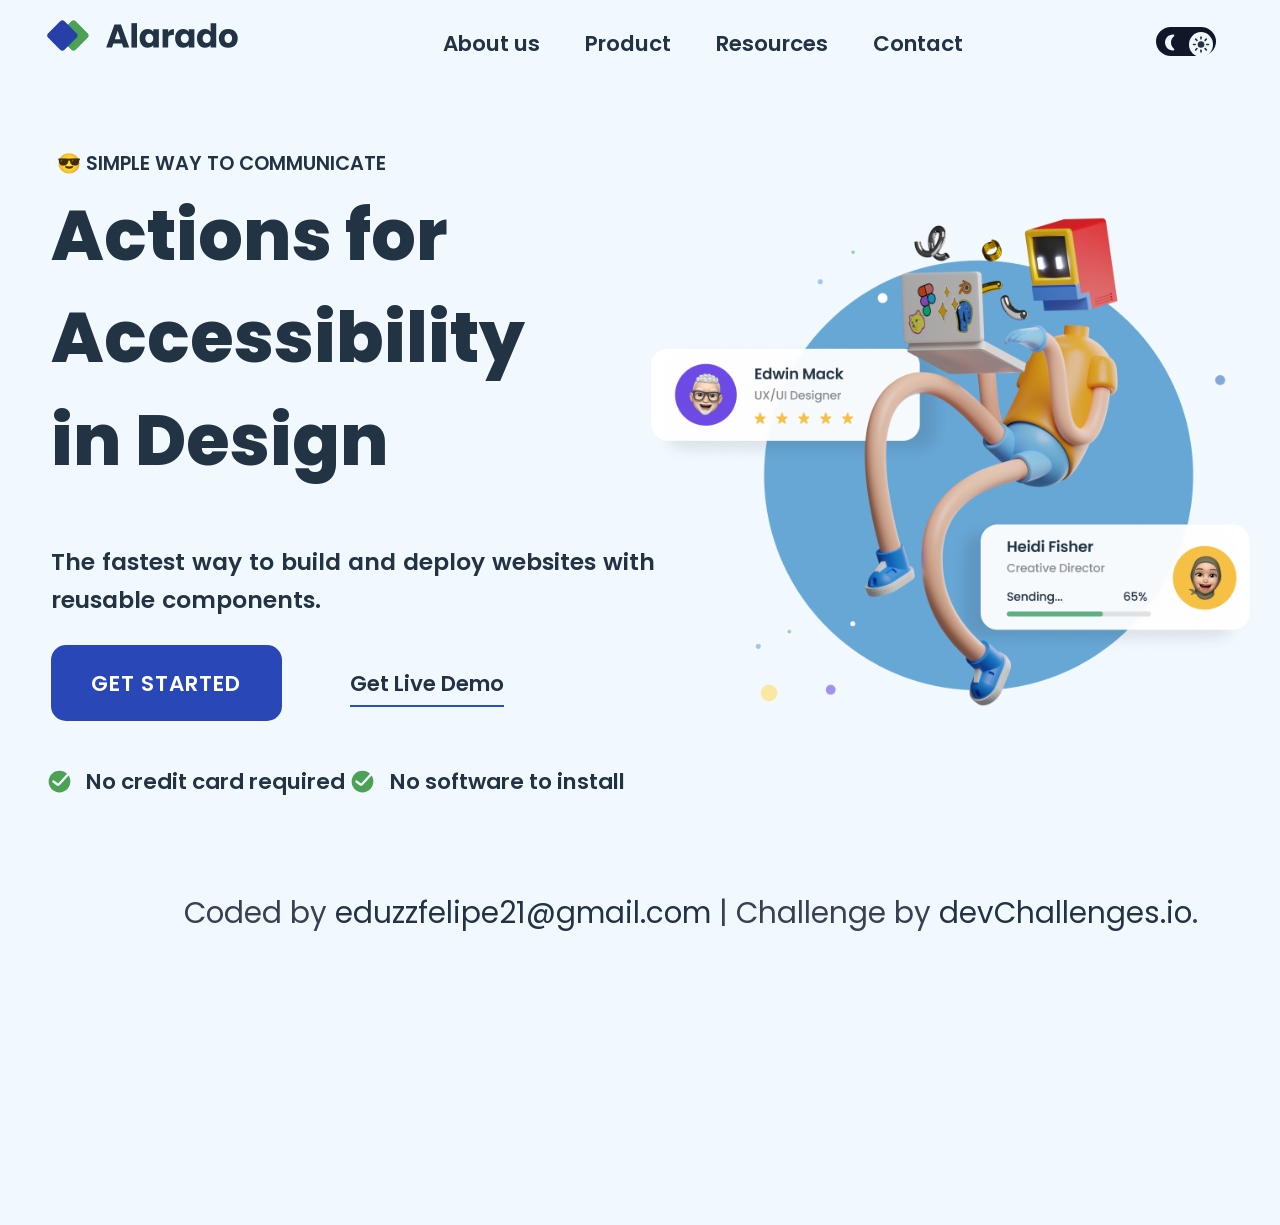
==== commit 209fb012: "atualizações" ====
--- a/simple-homepage-master/index.html
+++ b/simple-homepage-master/index.html
@@ -27,7 +27,6 @@
       }
 
       .author-info {
-        font-size:  calc(1dvw + 1.3dvw);
         text-align: center;
         margin-top: -29%;
         color: rgb(55, 65, 81);
@@ -73,9 +72,8 @@
         />
       </button>
       <main>
-
+        
         <span>&#128526; simple way to communicate</span>
-
         <!-- Texto Principal da página -->
         <h1>
           Actions for <br />
@@ -125,6 +123,7 @@
       </div>
     </footer>
     <script>
+      // Trava o menu na opção selecionada
       select = (element) => {
         const links = document.querySelectorAll(".menu li a");
         links.forEach((link) => {
@@ -132,6 +131,7 @@
         });
         element.classList.add("active");
       };
+      // Seleção de elementos
       const main = document.querySelector("main");
       const footer = document.querySelector("footer");
       const imgMenu = document.getElementById("img-menu");
@@ -139,6 +139,7 @@
       const buttonToggle = document.querySelector(".theme-button");
       const buttonLiveDemo = document.querySelector(".demo");
       const heroImg = document.querySelector(".hero_img");
+
       function toggleTheme() {
         const body = document.body;
         body.classList.toggle("dark-theme");
@@ -156,6 +157,7 @@
         localStorage.setItem("theme", theme);
         applyThemeStyles(theme);
       }
+      // Função do menu mobile
       function menu() {
         const menu = document.querySelector(".menu");
         const closerMenu = document.querySelector(".closer-menu");
@@ -172,17 +174,13 @@
         menu.style.flexDirection = "column";
         menu.style.alignItems = "center";
         menu.style.justifyContent = "center";
-
-        if (document.body.classList.contains("dark-theme")) {
-          menuButton.style.backgroundColor = "#111729";
-        } else {
-          menuButton.style.backgroundColor = "#f2f9fe";
-        }
+        menuButton.style.backgroundColor = "#f2f9fe";
 
         main.style.bottom = "350px";
         footer.style.bottom = "340px";
         footer.style.position = "relative";
       }
+      // Função para fechar o menu mobile
       function closerMenu() {
         const imgMenu = document.getElementById("img-menu");
         const menu = document.querySelector(".menu");
@@ -198,7 +196,7 @@
         main.style.zIndex = "1";
         footer.style.bottom = "0";
       }
-
+      // Aplica os estilos do tema
       function applyThemeStyles(theme) {
         let chooseColor = document.querySelectorAll(
           "a, span, h1, p, .demo, .feature-item"
@@ -221,7 +219,7 @@
           imgCloser.src = "resources/close-button-white.svg";
           imgMenu.src = "resources/hamburger-button-white.svg";
         } else {
-          chooseColor.forEach((el) => (el.style.color = "#111729"));
+          chooseColor.forEach((el) => (el.style.color = "#223344"));
           moon.src = "resources/Moon_fill_light.svg";
           moon.style.backgroundColor = "transparent";
           sun.src = "resources/Sun_fill.svg";
@@ -233,7 +231,7 @@
           imgMenu.src = "resources/hamburger-button.svg";
         }
       }
-
+      // Carrega o tema salvo no localStorage
       function loadTheme() {
         const theme = localStorage.getItem("theme");
 
@@ -245,8 +243,9 @@
 
         applyThemeStyles(theme);
       }
-
+      // Evento para carregar o tema ao iniciar a página
       window.addEventListener("DOMContentLoaded", loadTheme);
+
     </script>
   </body>
 </html>
--- a/simple-homepage-master/estilos/style.css
+++ b/simple-homepage-master/estilos/style.css
@@ -996,6 +996,7 @@
     display: none;
   }
 }
+
 /* Responsividade para desktops  */
 @media screen and (min-width: 1000px) and (min-height: 680px) {
   h1,
@@ -1007,20 +1008,23 @@
     left: 4%;
   }
   span {
-    left: -0.5%;
+    left: -0.9dvb;
     font-size: calc(4px + 1.2dvw);
-  }
-  h1 {
-    font-size: 7.3dvw;
-    top: 9.5dvb;
+    position: relative;
+    top: 6dvw;
+  }
+  h1 {
+    font-size: calc(25px + 3.5dvw);
+    top: 6.5dvw;
+    width: 40%;
+    line-height: 8dvw;
+  }
+  p {
+    bottom: 33.5dvw;
+    font-weight: 600;
+    font-size: calc(8px + 1.2dvw);
     width: 50%;
-    line-height: 110px;
-  }
-  p {
-    bottom: 28dvw;
-    font-size: 2.2dvw;
-    width: 60%;
-    line-height: 37px;
+    line-height: 3dvw;
     word-spacing: 1px;
   }
   br {
@@ -1029,42 +1033,48 @@
   li {
     position: relative;
     font-size: calc(5px + 1.3dvw);
+    top: -1dvw;
     left: 5.5%;
   }
   .logo {
     left: -1.5dvw;
-    top: 2.8dvw;
-    width: 17dvw;
+    top: 1.5dvw;
+    width: 15dvw;
   }
   .hero_img {
-    width: 40dvw;
+    width: 48dvw;
     height: 20%;
-    left: 59dvw;
+    left: 50dvw;
   }
   .theme-button {
     left: 18%;
+    top: -1dvw;
   }
   .btn-start,
   .demo {
-    width: 22%;
+    width: 18%;
     height: 8.5dvb;
-    bottom: 25.5dvw;
+    bottom: 31.5dvw;
     font-size: calc(5px + 1.3dvw);
     margin-right: 5%;
   }
   .features {
     bottom: 0;
   }
-  .feature-item {
-    top: -23dvw;
+  .done-img {
+    width: 12%;
+    padding-right: 1dvw;
+  }
+  .feature-item {
+    top: -28.5dvw;
     width: 28%;
     font-size: 1.7dvw;
-    margin-right: 7dvb;
+    margin-right: 0.1dvb;
     margin-left: -3.5dvw;
   }
   .author-info {
     font-size: calc(1dvw + 1.3dvw);
     position: relative;
-    bottom: -2.7dvw;
-  }
-}
+    bottom: -4.2dvb;
+  }
+}
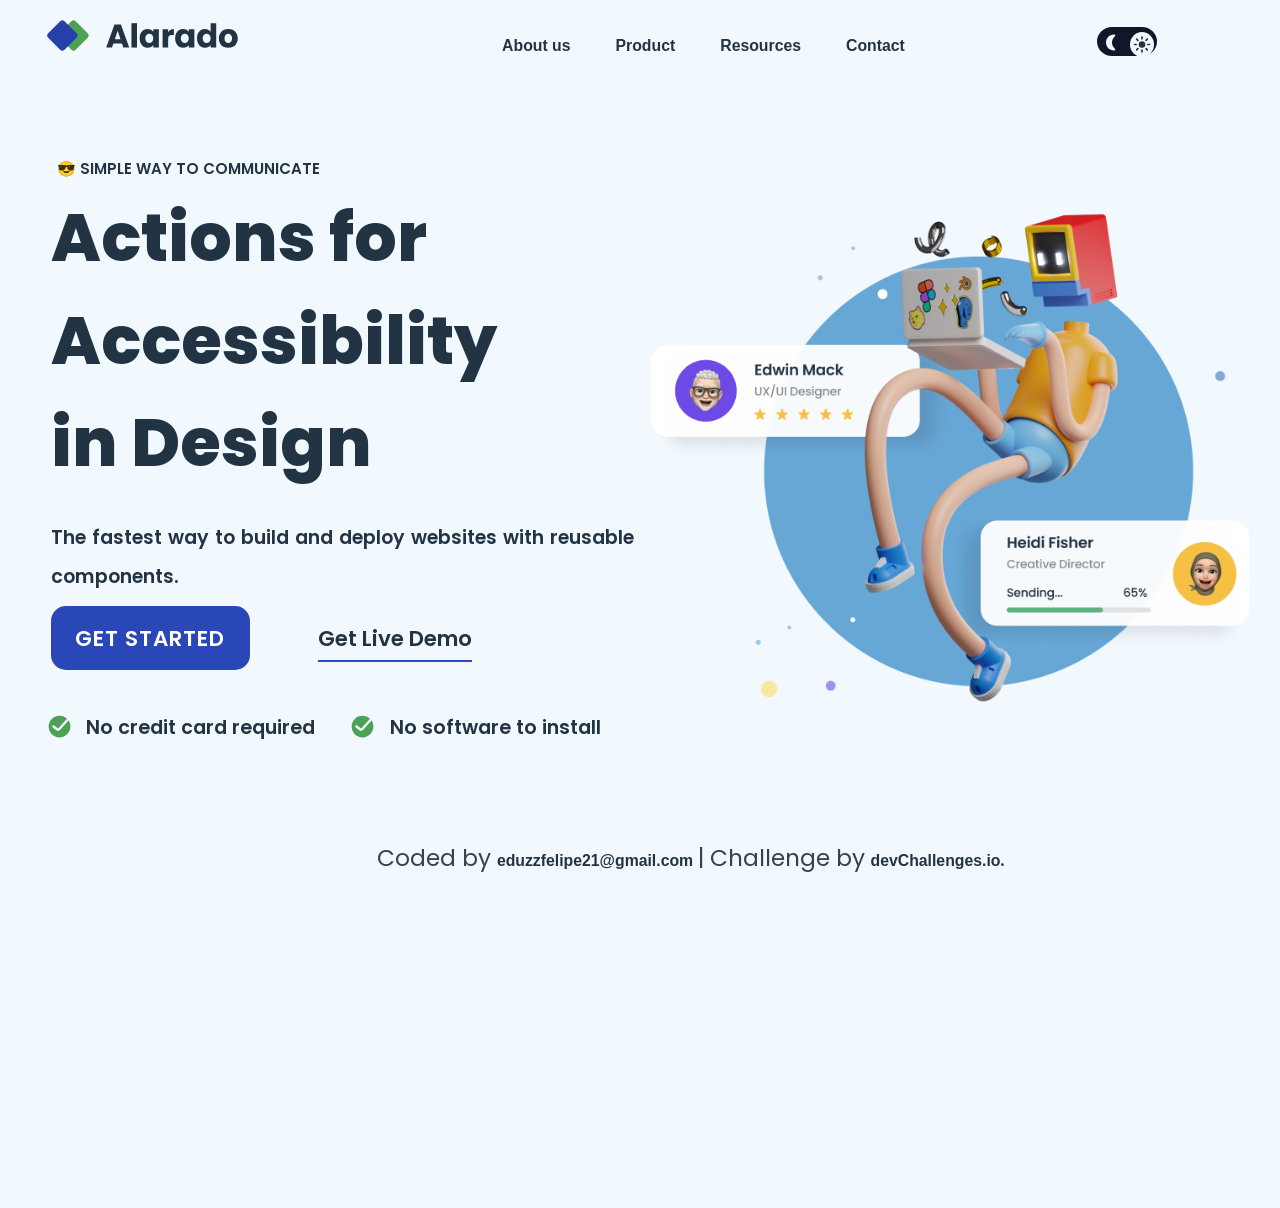
==== commit 0b7d2b70: "updateCSS" ====
--- a/simple-homepage-master/index.html
+++ b/simple-homepage-master/index.html
@@ -28,7 +28,7 @@
 
       .author-info {
         text-align: center;
-        margin-top: -29%;
+        margin-top: -25%;
         color: rgb(55, 65, 81);
       }
 
--- a/simple-homepage-master/estilos/style.css
+++ b/simple-homepage-master/estilos/style.css
@@ -153,7 +153,7 @@
 }
 .features {
   position: relative;
-  bottom: 50vh;
+  bottom: 50.8vh;
   display: flex;
 }
 .done-img {
@@ -998,7 +998,7 @@
 }
 
 /* Responsividade para desktops  */
-@media screen and (min-width: 1000px) and (min-height: 680px) {
+@media screen and (min-width: 1000px) and (min-height: 680px) { 
   h1,
   p,
   .btn-start,
@@ -1009,20 +1009,20 @@
   }
   span {
     left: -0.9dvb;
-    font-size: calc(4px + 1.2dvw);
-    position: relative;
-    top: 6dvw;
-  }
-  h1 {
-    font-size: calc(25px + 3.5dvw);
+    font-size: calc(2.2px + 1dvw);
+    position: relative;
     top: 6.5dvw;
+  }
+  h1 {
+    font-size: calc(25px + 3.2dvw);
+    top: 7dvw;
     width: 40%;
     line-height: 8dvw;
   }
   p {
-    bottom: 33.5dvw;
+    bottom: 35dvw;
     font-weight: 600;
-    font-size: calc(8px + 1.2dvw);
+    font-size: calc(5px + 1.1dvw);
     width: 50%;
     line-height: 3dvw;
     word-spacing: 1px;
@@ -1052,9 +1052,9 @@
   }
   .btn-start,
   .demo {
-    width: 18%;
-    height: 8.5dvb;
-    bottom: 31.5dvw;
+    width: 15.5dvw;
+    height: 5dvw;
+    bottom: 34.2dvw;
     font-size: calc(5px + 1.3dvw);
     margin-right: 5%;
   }
@@ -1066,15 +1066,19 @@
     padding-right: 1dvw;
   }
   .feature-item {
-    top: -28.5dvw;
+    top: -31.5dvw;
     width: 28%;
-    font-size: 1.7dvw;
+    font-size: 1.5dvw;
     margin-right: 0.1dvb;
     margin-left: -3.5dvw;
   }
   .author-info {
-    font-size: calc(1dvw + 1.3dvw);
-    position: relative;
-    bottom: -4.2dvb;
-  }
-}
+    font-size: calc(4px + 1.5dvw);
+    position: relative;
+    bottom: 5.2dvb;
+  }
+  a{
+     font-size: calc(3px + 1dvw);
+     font-weight: 700;
+  }
+}
